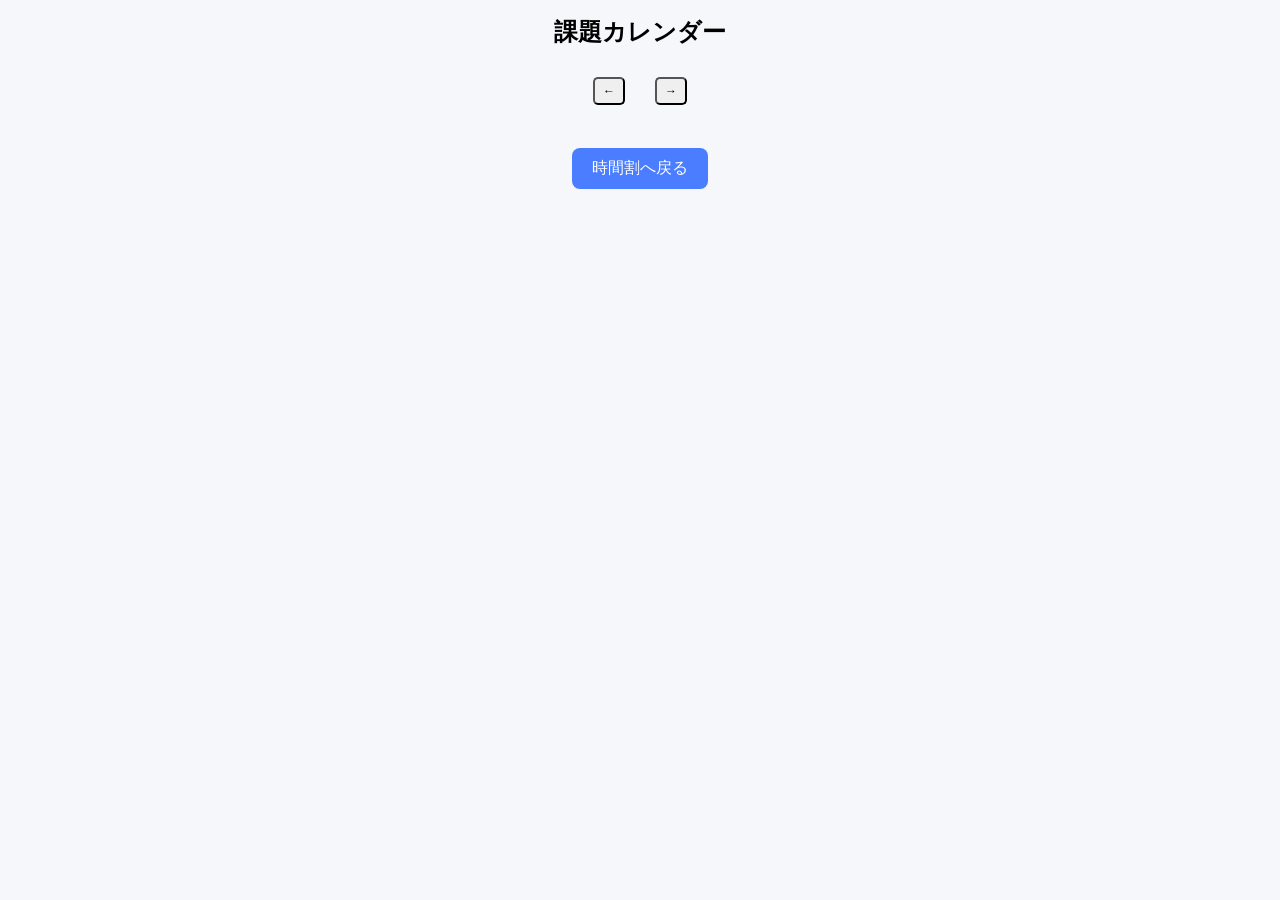
==== calendar.html @ 4a6dbd20 "Create calendar.html" ====
<!DOCTYPE html>
<html lang="ja">
<head>
  <meta charset="UTF-8">
  <meta
    name="viewport"
    content="width=device-width, initial-scale=1.0"
  >
  <title>課題カレンダー</title>

  <link rel="stylesheet" href="style.css">
</head>
<body>

<h1>課題カレンダー</h1>

<div class="calendar-header">
  <button id="prevMonth">←</button>
  <h2 id="monthTitle"></h2>
  <button id="nextMonth">→</button>
</div>

<div id="calendar"></div>

<a href="index.html" class="back-btn">
  時間割へ戻る
</a>

<script src="calendar.js"></script>

</body>
</html>
---- style.css ----
body {
  font-family: sans-serif;
  text-align: center;
  margin: 10px;
  background: #f5f7fb;
}

h1 {
  font-size: 24px;
}

/* 横スクロール対応 */
table {
  border-collapse: collapse;
  margin: 20px auto;
  overflow-x: auto;
}

#timetable {
  display: block;
  overflow-x: auto;
  white-space: nowrap;
}

th,
td {
  border: 2px solid #333;
  width: 180px;
  min-width: 180px;
  height: 260px;
  vertical-align: top;
  background: white;
}

/* 曜日 */
th {
  background: #dbe8ff;
  padding: 8px;
}

/* 授業名 */
.subject-input {
  width: 100%;
  border: none;
  outline: none;
  background: #dfefff;
  font-weight: bold;
  text-align: center;
  padding: 8px;
  box-sizing: border-box;
  font-size: 14px;
}

/* 課題入力 */
.task-input {
  width: calc(100% - 12px);
  margin-top: 6px;
  padding: 5px;
  border: 1px solid #999;
  border-radius: 5px;
  text-align: center;
  box-sizing: border-box;
}

/* 日時入力 */
.deadline-input {
  width: calc(100% - 12px);
  max-width: 150px;
  margin-top: 6px;
  padding: 5px;
  box-sizing: border-box;
}

/* Enter説明 */
.enter-text {
  font-size: 10px;
  color: gray;
  margin-top: 4px;
}

/* 課題一覧 */
.cell {
  margin-top: 10px;
}

/* 課題ボックス */
.task {
  background: #f3f3f3;
  border: 1px solid #bbb;
  border-radius: 8px;
  margin: 6px;
  padding: 8px;
}

/* 課題名 */
.task-title {
  font-weight: bold;
  font-size: 14px;
}

/* 締切 */
.task-deadline {
  font-size: 11px;
  color: #555;
  margin-top: 4px;
}

/* 完了 */
.done {
  text-decoration: line-through;
  opacity: 0.5;
}

/* ボタン共通 */
button {
  font-size: 12px;
  margin-top: 6px;
  padding: 5px 8px;
  border-radius: 5px;
}

/* 完了ボタン */
.done-btn {
  background-color: #4CAF50;
  color: white;
  border: none;
  cursor: pointer;
}

/* 削除ボタン */
.delete-btn {
  background-color: #f44336;
  color: white;
  border: none;
  cursor: pointer;
}

/* 締切5時間前 */
.warning {
  background-color: #ffb3b3;
  border: 2px solid red;
}

/* 期限切れ */
.expired {
  background-color: #ddd;
}

/* ===== スマホ対応 ===== */
@media (max-width: 768px) {

  h1 {
    font-size: 20px;
  }

  th,
  td {
    width: 160px;
    min-width: 160px;
    height: 250px;
  }

  .deadline-input {
    max-width: 130px;
    font-size: 12px;
  }

  button {
    width: 90%;
  }
}

/* カレンダー */
#calendar {
  max-width: 700px;
  margin: auto;
}

.calendar-task {
  background: white;
  border: 2px solid #ddd;
  border-radius: 10px;
  margin: 12px;
  padding: 15px;
}

/* ===== ページ移動ボタン ===== */
.calendar-btn,
.back-btn {
  display: inline-block;
  margin: 20px;
  padding: 10px 20px;
  background: #4a7dff;
  color: white;
  text-decoration: none;
  border-radius: 8px;
  font-size: 16px;
}

/* ===== カレンダー ===== */
#calendar {
  max-width: 700px;
  margin: 20px auto;
}

.calendar-task {
  background: white;
  border: 2px solid #ddd;
  border-radius: 10px;
  margin: 12px;
  padding: 15px;
}

/* 入力欄の崩れ防止 */
.task-input,
.deadline-input {
  display: block;
  margin-left: auto;
  margin-right: auto;
}

.deadline-input {
  width: 140px;
  min-width: 140px;
}

/* ===== カレンダー ===== */

.calendar-header {
  display: flex;
  justify-content: center;
  align-items: center;
  gap: 15px;
  margin: 20px;
}

#calendar {
  display: grid;
  grid-template-columns:
    repeat(7, 1fr);

  gap: 5px;

  width: 95%;
  max-width: 1000px;
  margin: auto;
}

.week-name {
  background: #dbe8ff;
  padding: 10px;
  font-weight: bold;
  border-radius: 6px;
}

.calendar-day {
  background: white;
  border: 1px solid #bbb;
  min-height: 120px;
  padding: 5px;
  text-align: left;
  border-radius: 8px;
}

.calendar-date {
  font-weight: bold;
  margin-bottom: 5px;
}

.calendar-task {
  background: #dfefff;
  margin-top: 4px;
  padding: 4px;
  border-radius: 5px;
  font-size: 12px;
}

.empty {
  background: transparent;
  border: none;
}

/* スマホ */
@media (max-width: 768px) {

  .calendar-day {
    min-height: 80px;
    font-size: 12px;
  }

  .calendar-task {
    font-size: 10px;
  }
}

/* 今日の日 */
.today {
  background-color: #d9d9d9;
  border: 2px solid #888;
}

/* 完了課題 */
.completed-task {
  background-color: #cfcfcf;
  color: #666;
  text-decoration: line-through;
}

/* 曜日色 */
.sunday {
  color: red;
}

.saturday {
  color: blue;
}

/* 日曜マス */
.sunday-day {
  background-color: #ffe5e5;
}

/* 土曜マス */
.saturday-day {
  background-color: #e5eeff;
}
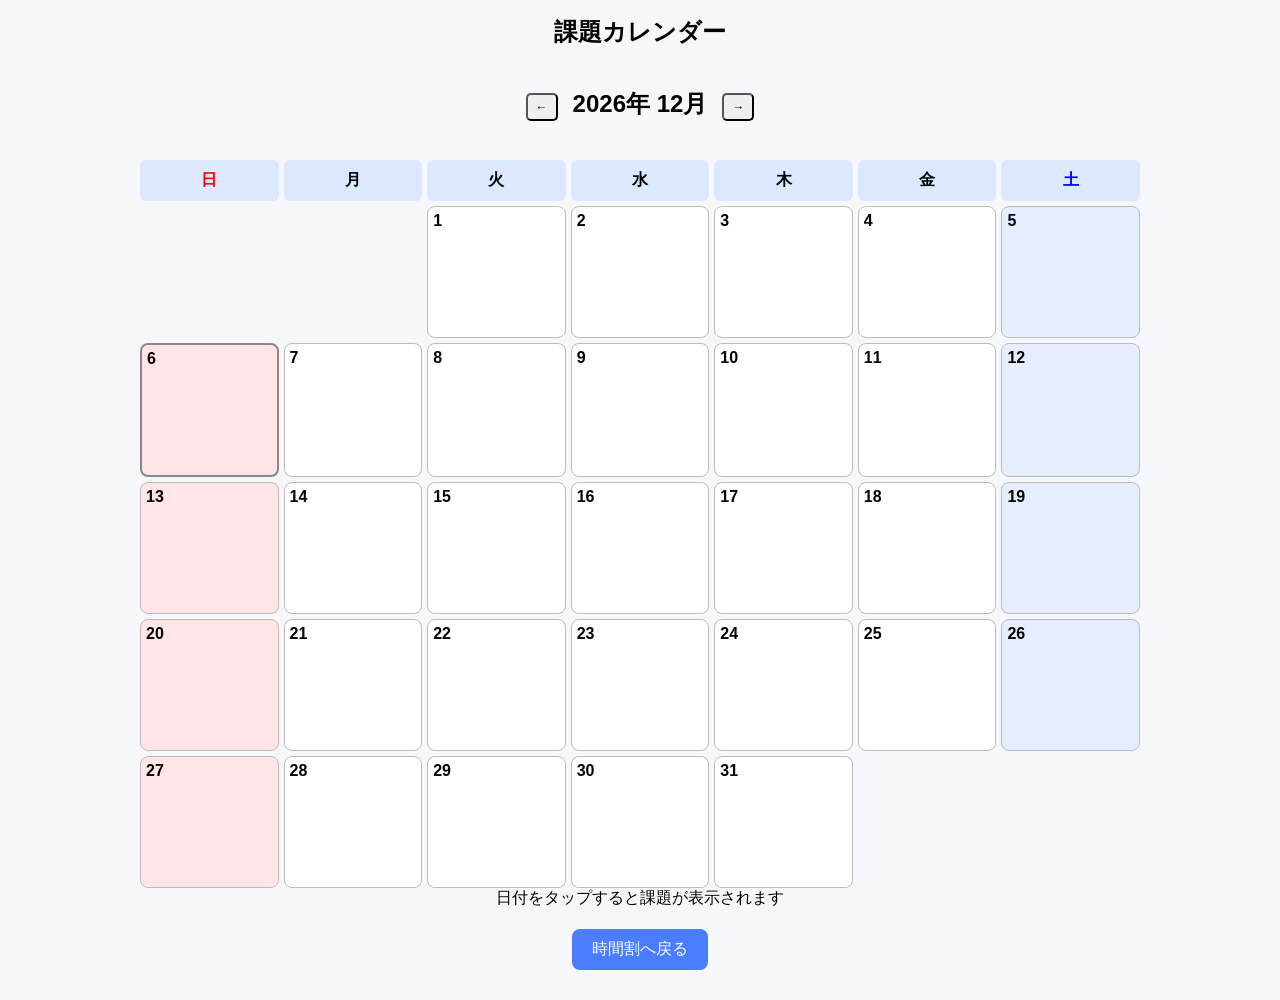
==== commit de748f62: "Update calendar.html" ====
--- a/calendar.html
+++ b/calendar.html
@@ -22,6 +22,10 @@
 
 <div id="calendar"></div>
 
+<div id="taskDetail" class="task-detail">
+  日付をタップすると課題が表示されます
+</div>
+
 <a href="index.html" class="back-btn">
   時間割へ戻る
 </a>
